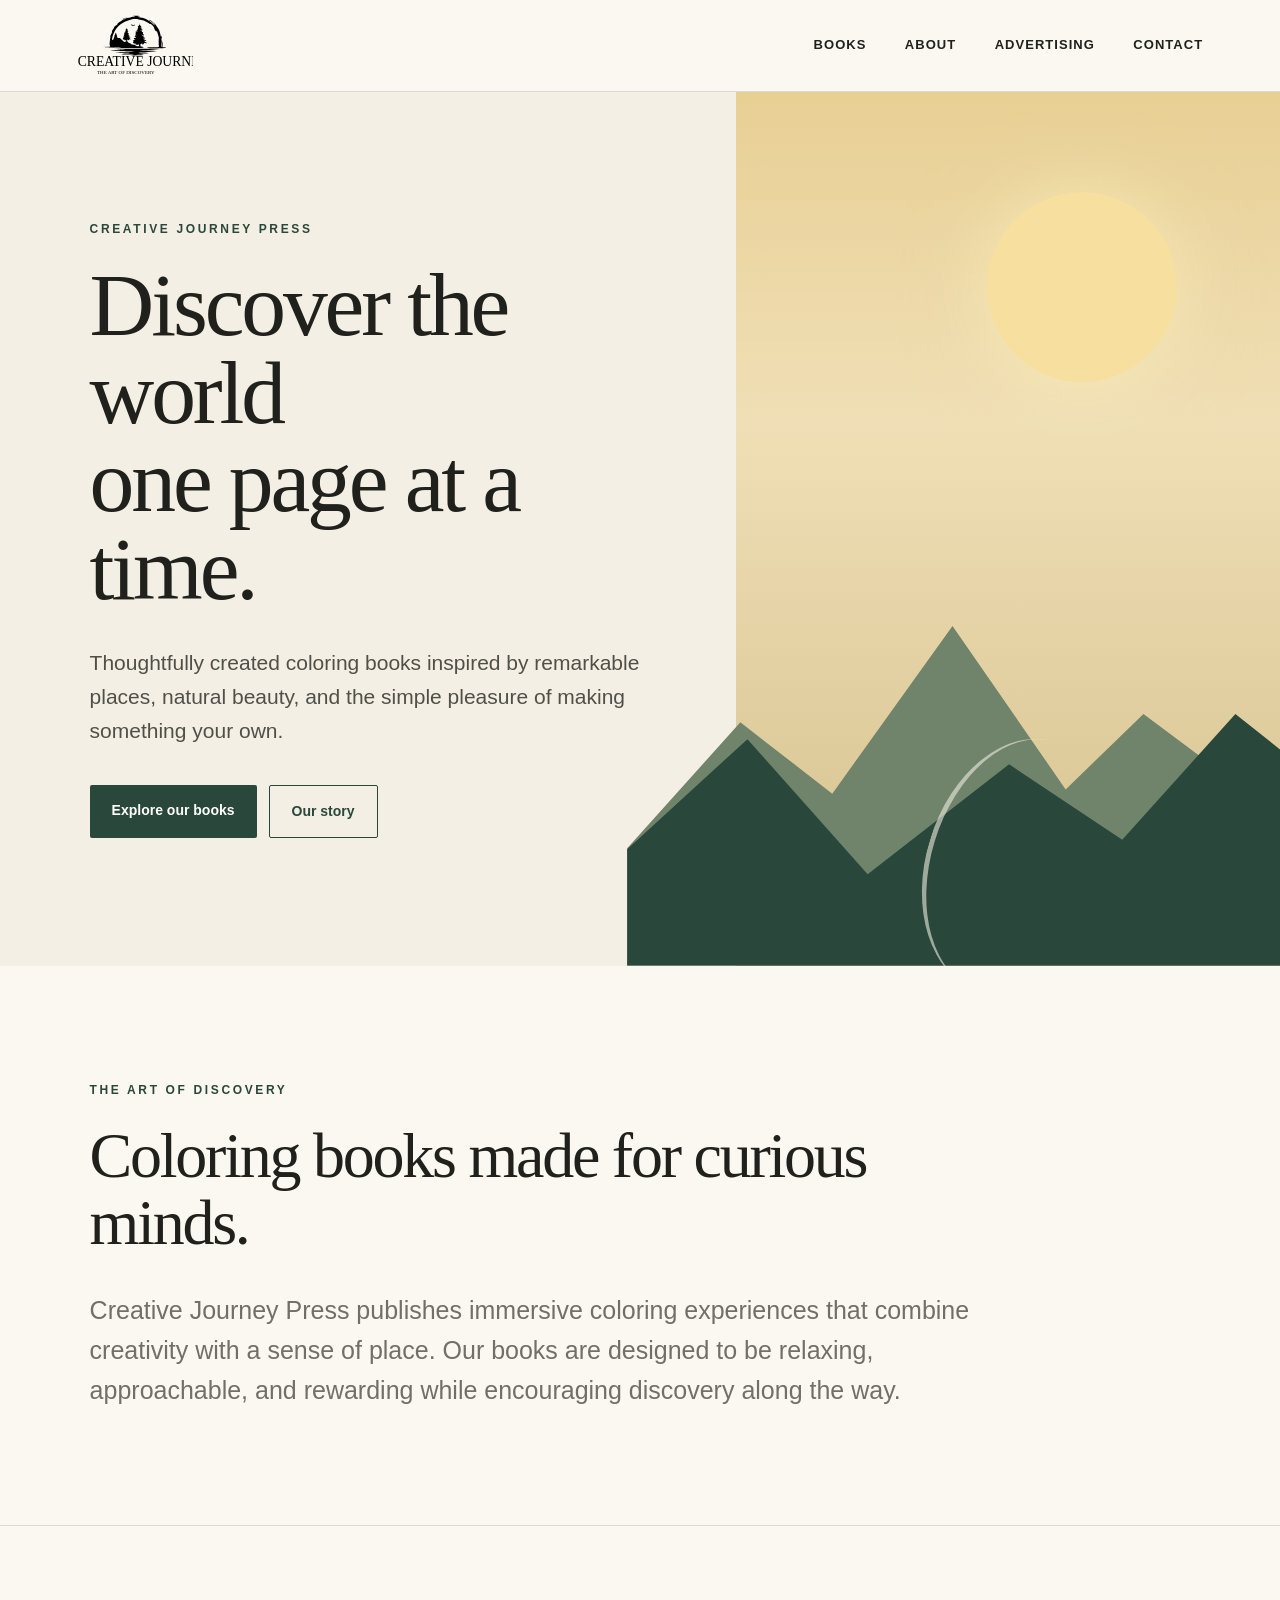
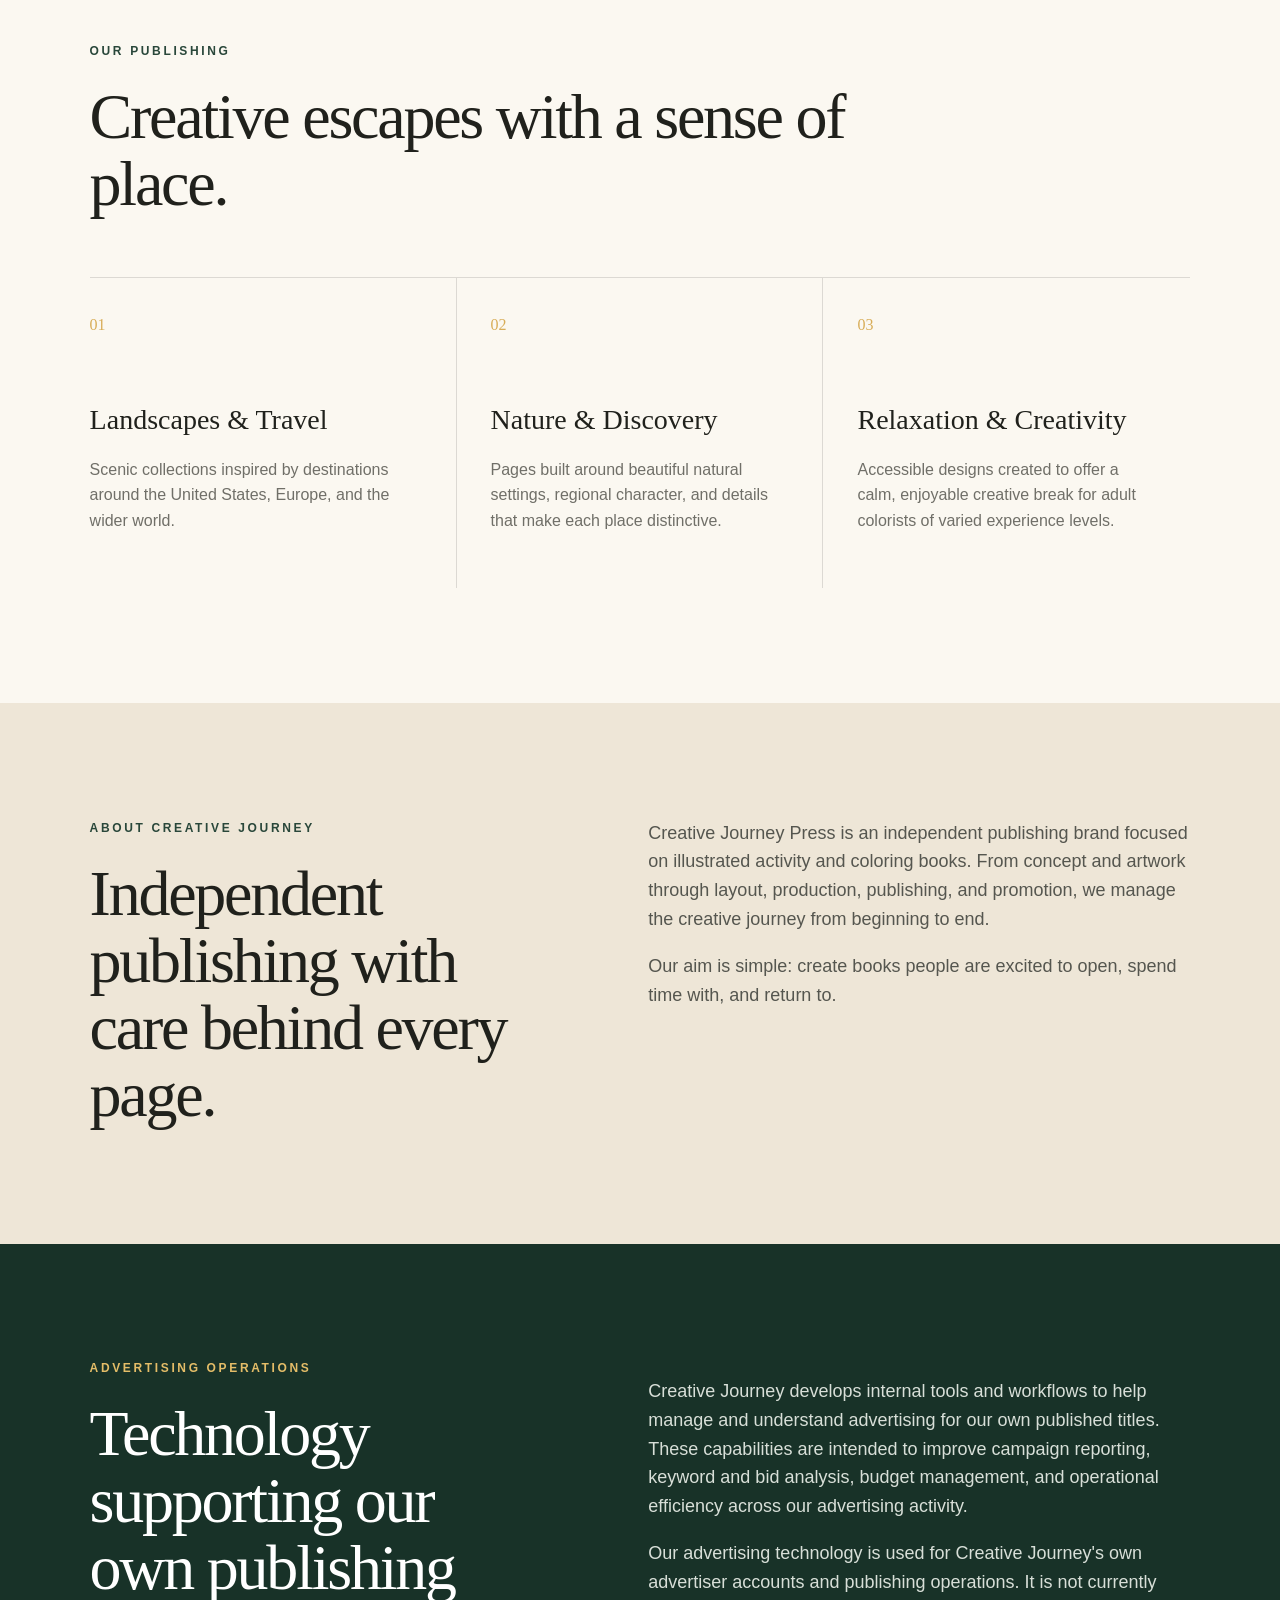
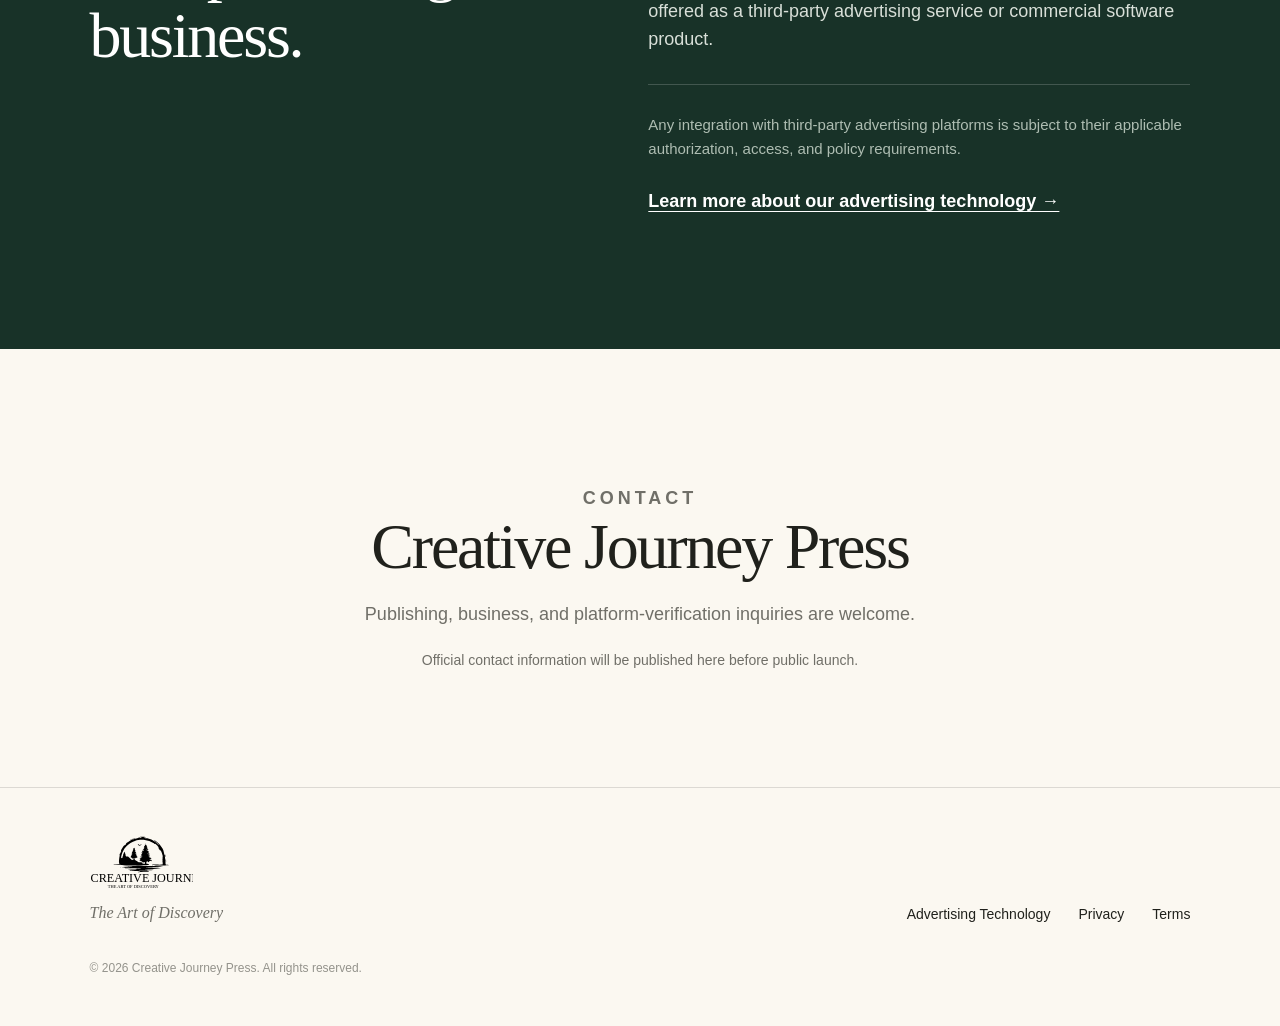
==== index.html @ e0d36b26 "Publish Creative Journey Press website" ====
<!doctype html>
<html lang="en">
<head>
  <meta charset="utf-8">
  <meta name="viewport" content="width=device-width, initial-scale=1">
  <link rel="icon" href="assets/creative-journey-logo.svg" type="image/svg+xml">
  <title>Creative Journey Press | The Art of Discovery</title>
  <meta name="description" content="Creative Journey Press creates thoughtfully designed coloring books that invite people to explore places, nature, and creativity through art.">
  <link rel="stylesheet" href="styles.css">
</head>
<body>
  <header class="site-header">
    <a class="brand" href="#top" aria-label="Creative Journey Press home">
      <img src="assets/creative-journey-logo.svg" alt="Creative Journey">
    </a>
    <nav aria-label="Primary navigation">
      <a href="#books">Books</a>
      <a href="#about">About</a>
      <a href="advertising.html">Advertising</a>
      <a href="#contact">Contact</a>
    </nav>
  </header>

  <main id="top">
    <section class="hero">
      <div class="hero-copy">
        <p class="eyebrow">CREATIVE JOURNEY PRESS</p>
        <h1>Discover the world<br>one page at a time.</h1>
        <p class="hero-text">
          Thoughtfully created coloring books inspired by remarkable places,
          natural beauty, and the simple pleasure of making something your own.
        </p>
        <div class="hero-actions">
          <a class="button primary" href="#books">Explore our books</a>
          <a class="button secondary" href="#about">Our story</a>
        </div>
      </div>
      <div class="hero-art" aria-hidden="true">
        <div class="sun"></div>
        <div class="ridge ridge-back"></div>
        <div class="ridge ridge-front"></div>
        <div class="journey-line"></div>
      </div>
    </section>

    <section class="intro section">
      <p class="section-kicker">THE ART OF DISCOVERY</p>
      <h2>Coloring books made for curious minds.</h2>
      <p class="lead">
        Creative Journey Press publishes immersive coloring experiences that combine
        creativity with a sense of place. Our books are designed to be relaxing,
        approachable, and rewarding while encouraging discovery along the way.
      </p>
    </section>

    <section id="books" class="section books">
      <div class="section-heading">
        <div>
          <p class="section-kicker">OUR PUBLISHING</p>
          <h2>Creative escapes with a sense of place.</h2>
        </div>
      </div>

      <div class="cards">
        <article class="card">
          <span class="card-number">01</span>
          <h3>Landscapes & Travel</h3>
          <p>
            Scenic collections inspired by destinations around the United States,
            Europe, and the wider world.
          </p>
        </article>
        <article class="card">
          <span class="card-number">02</span>
          <h3>Nature & Discovery</h3>
          <p>
            Pages built around beautiful natural settings, regional character,
            and details that make each place distinctive.
          </p>
        </article>
        <article class="card">
          <span class="card-number">03</span>
          <h3>Relaxation & Creativity</h3>
          <p>
            Accessible designs created to offer a calm, enjoyable creative break
            for adult colorists of varied experience levels.
          </p>
        </article>
      </div>
    </section>

    <section id="about" class="section split">
      <div>
        <p class="section-kicker">ABOUT CREATIVE JOURNEY</p>
        <h2>Independent publishing with care behind every page.</h2>
      </div>
      <div class="split-copy">
        <p>
          Creative Journey Press is an independent publishing brand focused on
          illustrated activity and coloring books. From concept and artwork through
          layout, production, publishing, and promotion, we manage the creative
          journey from beginning to end.
        </p>
        <p>
          Our aim is simple: create books people are excited to open, spend time
          with, and return to.
        </p>
      </div>
    </section>

    <section id="advertising" class="section advertising">
      <div class="advertising-panel">
        <div>
          <p class="section-kicker light">ADVERTISING OPERATIONS</p>
          <h2>Technology supporting our own publishing business.</h2>
        </div>
        <div>
          <p>
            Creative Journey develops internal tools and workflows to help manage
            and understand advertising for our own published titles. These capabilities
            are intended to improve campaign reporting, keyword and bid analysis,
            budget management, and operational efficiency across our advertising activity.
          </p>
          <p>
            Our advertising technology is used for Creative Journey's own advertiser
            accounts and publishing operations. It is not currently offered as a
            third-party advertising service or commercial software product.
          </p>
          <p class="api-note">
            Any integration with third-party advertising platforms is subject to
            their applicable authorization, access, and policy requirements.
          </p>
          <p class="advertising-link">
            <a href="advertising.html">Learn more about our advertising technology →</a>
          </p>
        </div>
      </div>
    </section>

    <section id="contact" class="section contact">
      <p class="section-kicker">CONTACT</p>
      <h2>Creative Journey Press</h2>
      <p>
        Publishing, business, and platform-verification inquiries are welcome.
      </p>
      <p class="contact-note">
        Official contact information will be published here before public launch.
      </p>
    </section>
  </main>

  <footer>
    <div class="footer-brand">
      <img src="assets/creative-journey-logo.svg" alt="Creative Journey">
      <span>The Art of Discovery</span>
    </div>
    <div class="footer-links">
      <a href="advertising.html">Advertising Technology</a>
      <a href="privacy.html">Privacy</a>
      <a href="terms.html">Terms</a>
    </div>
    <p class="copyright">© <span id="year"></span> Creative Journey Press. All rights reserved.</p>
  </footer>

  <script>
    document.getElementById('year').textContent = new Date().getFullYear();
  </script>
</body>
</html>
---- styles.css ----
:root {
  --ink: #20211c;
  --forest: #29473a;
  --forest-deep: #183228;
  --cream: #f4efe4;
  --paper: #fbf8f1;
  --gold: #d8ad58;
  --muted: #706f68;
  --line: rgba(32, 33, 28, 0.14);
}

* { box-sizing: border-box; }

html {
  scroll-behavior: smooth;
  background: var(--paper);
}

body {
  margin: 0;
  color: var(--ink);
  background: var(--paper);
  font-family: -apple-system, BlinkMacSystemFont, "Segoe UI", Helvetica, Arial, sans-serif;
  line-height: 1.6;
}

a { color: inherit; }

.site-header {
  height: 92px;
  padding: 0 clamp(24px, 6vw, 88px);
  display: flex;
  align-items: center;
  justify-content: space-between;
  border-bottom: 1px solid var(--line);
  background: rgba(251, 248, 241, 0.96);
  position: sticky;
  top: 0;
  z-index: 20;
  backdrop-filter: blur(12px);
}

.brand img {
  display: block;
  width: min(220px, 34vw);
  max-height: 62px;
  object-fit: contain;
  object-position: left center;
}

nav {
  display: flex;
  gap: clamp(18px, 3vw, 42px);
  font-size: 13px;
  font-weight: 650;
  letter-spacing: .08em;
  text-transform: uppercase;
}

nav a, .footer-links a {
  text-decoration: none;
}

nav a:hover, .footer-links a:hover { opacity: .6; }

.hero {
  min-height: 650px;
  display: grid;
  grid-template-columns: 1.15fr .85fr;
  overflow: hidden;
  background: var(--cream);
}

.hero-copy {
  padding: clamp(70px, 10vw, 140px) clamp(30px, 7vw, 110px);
  position: relative;
  z-index: 2;
}

.eyebrow, .section-kicker {
  margin: 0 0 22px;
  color: var(--forest);
  font-size: 12px;
  font-weight: 750;
  letter-spacing: .22em;
}

.hero h1, h2 {
  font-family: Georgia, "Times New Roman", serif;
  font-weight: 400;
  letter-spacing: -.035em;
}

.hero h1 {
  margin: 0;
  max-width: 780px;
  font-size: clamp(54px, 7vw, 104px);
  line-height: .98;
}

.hero-text {
  max-width: 650px;
  margin: 34px 0 0;
  color: #4f5049;
  font-size: clamp(17px, 1.7vw, 21px);
}

.hero-actions {
  display: flex;
  gap: 12px;
  flex-wrap: wrap;
  margin-top: 38px;
}

.button {
  padding: 14px 22px;
  border-radius: 2px;
  text-decoration: none;
  font-size: 14px;
  font-weight: 700;
}

.button.primary {
  background: var(--forest);
  color: white;
}

.button.secondary {
  border: 1px solid var(--forest);
  color: var(--forest);
}

.hero-art {
  position: relative;
  min-height: 500px;
  background:
    linear-gradient(180deg, #e8cf94 0%, #f0dfb6 38%, #d3c08d 100%);
}

.sun {
  width: 190px;
  height: 190px;
  border-radius: 50%;
  background: #f6df9f;
  position: absolute;
  top: 100px;
  right: 19%;
  box-shadow: 0 0 80px rgba(255,245,192,.55);
}

.ridge {
  position: absolute;
  left: -20%;
  right: -10%;
  bottom: 0;
  transform-origin: bottom center;
}

.ridge-back {
  height: 48%;
  background: #6f846b;
  clip-path: polygon(0 72%, 16% 42%, 29% 59%, 46% 19%, 62% 58%, 73% 40%, 100% 74%, 100% 100%, 0 100%);
}

.ridge-front {
  height: 36%;
  background: var(--forest);
  clip-path: polygon(0 63%, 17% 28%, 34% 71%, 54% 36%, 70% 60%, 86% 20%, 100% 45%, 100% 100%, 0 100%);
}

.journey-line {
  position: absolute;
  width: 180px;
  height: 260px;
  left: 35%;
  bottom: -30px;
  border-left: 5px solid rgba(244,239,228,.58);
  border-radius: 50%;
  transform: rotate(17deg);
}

.section {
  padding: clamp(76px, 9vw, 130px) clamp(28px, 7vw, 110px);
}

.intro {
  max-width: 1220px;
}

h2 {
  margin: 0;
  max-width: 900px;
  font-size: clamp(42px, 5vw, 70px);
  line-height: 1.05;
}

.lead {
  max-width: 890px;
  margin: 34px 0 0;
  color: var(--muted);
  font-size: clamp(19px, 2vw, 25px);
}

.books { border-top: 1px solid var(--line); }

.cards {
  margin-top: 60px;
  display: grid;
  grid-template-columns: repeat(3, 1fr);
  border-top: 1px solid var(--line);
}

.card {
  min-height: 310px;
  padding: 34px 34px 50px 0;
  border-right: 1px solid var(--line);
}

.card + .card { padding-left: 34px; }

.card:last-child { border-right: 0; }

.card-number {
  color: var(--gold);
  font-family: Georgia, serif;
  font-size: 16px;
}

.card h3 {
  margin: 60px 0 14px;
  font-family: Georgia, serif;
  font-size: 28px;
  font-weight: 400;
}

.card p {
  margin: 0;
  color: var(--muted);
}

.split {
  display: grid;
  grid-template-columns: .9fr 1.1fr;
  gap: 9vw;
  background: #eee6d7;
}

.split-copy {
  max-width: 680px;
  font-size: 18px;
  color: #55564f;
}

.split-copy p:first-child { margin-top: 0; }

.advertising {
  background: var(--forest-deep);
  color: white;
}

.advertising-panel {
  display: grid;
  grid-template-columns: .9fr 1.1fr;
  gap: 9vw;
}

.advertising h2 {
  color: white;
  max-width: 650px;
}

.section-kicker.light { color: #e4bd68; }

.advertising-panel > div:last-child {
  max-width: 690px;
  font-size: 18px;
  color: #d8dfd8;
}

.api-note {
  margin-top: 30px;
  padding-top: 28px;
  border-top: 1px solid rgba(255,255,255,.18);
  font-size: 15px;
  color: #aebdb2;
}

.contact {
  text-align: center;
}

.contact h2 {
  margin-inline: auto;
}

.contact p {
  max-width: 620px;
  margin: 20px auto 0;
  color: var(--muted);
  font-size: 18px;
}

.contact-note {
  font-size: 14px !important;
}

footer {
  padding: 48px clamp(28px, 7vw, 110px);
  display: grid;
  grid-template-columns: 1fr auto;
  gap: 22px;
  align-items: end;
  border-top: 1px solid var(--line);
}

.footer-brand {
  display: flex;
  flex-direction: column;
  gap: 9px;
  color: var(--muted);
  font-family: Georgia, serif;
  font-style: italic;
}

.footer-brand img {
  width: 170px;
  max-height: 55px;
  object-fit: contain;
  object-position: left center;
}

.footer-links {
  display: flex;
  gap: 28px;
  font-size: 14px;
}

.copyright {
  grid-column: 1 / -1;
  margin: 12px 0 0;
  color: #94938c;
  font-size: 12px;
}

.legal-page {
  max-width: 900px;
  margin: 0 auto;
  padding: 80px 30px 120px;
}

.legal-page h1 {
  font-family: Georgia, serif;
  font-size: clamp(44px, 6vw, 68px);
  font-weight: 400;
  line-height: 1.05;
}

.legal-page h2 {
  margin-top: 42px;
  font-size: 28px;
}

.legal-page p, .legal-page li {
  color: #55564f;
}

.back-link {
  display: inline-block;
  margin-bottom: 34px;
  text-decoration: none;
  font-weight: 700;
  color: var(--forest);
}

@media (max-width: 800px) {
  .site-header { height: auto; min-height: 80px; padding-block: 16px; }
  nav { display: none; }
  .hero { grid-template-columns: 1fr; }
  .hero-art { min-height: 360px; }
  .cards { grid-template-columns: 1fr; }
  .card, .card + .card {
    padding: 32px 0 42px;
    border-right: 0;
    border-bottom: 1px solid var(--line);
  }
  .card h3 { margin-top: 28px; }
  .split, .advertising-panel { grid-template-columns: 1fr; gap: 45px; }
  footer { grid-template-columns: 1fr; }
  .copyright { grid-column: 1; }
}

.page-hero {
  min-height: 520px;
  padding: clamp(90px, 12vw, 170px) clamp(28px, 7vw, 110px);
  display: flex;
  align-items: center;
  background: var(--cream);
}

.page-hero > div {
  max-width: 1060px;
}

.page-hero h1 {
  margin: 0;
  max-width: 980px;
  font-family: Georgia, "Times New Roman", serif;
  font-size: clamp(52px, 7vw, 96px);
  font-weight: 400;
  letter-spacing: -.035em;
  line-height: 1;
}

.capability-section {
  border-top: 1px solid var(--line);
}

.capability-cards {
  margin-top: 60px;
}

.data-use {
  background: var(--forest-deep);
  color: white;
}

.data-use-inner {
  display: grid;
  grid-template-columns: .9fr 1.1fr;
  gap: 9vw;
}

.data-use h2 {
  color: white;
}

.data-use-copy {
  max-width: 690px;
  font-size: 18px;
  color: #d8dfd8;
}

.review-summary {
  max-width: 1200px;
}

.review-links {
  display: flex;
  flex-wrap: wrap;
  gap: 12px;
  margin-top: 36px;
}

.advertising-link {
  margin-top: 26px;
}

.advertising-link a {
  color: white;
  font-weight: 700;
  text-decoration-thickness: 1px;
  text-underline-offset: 4px;
}

@media (max-width: 800px) {
  .page-hero {
    min-height: 430px;
  }

  .data-use-inner {
    grid-template-columns: 1fr;
    gap: 45px;
  }
}

.not-found-page {
  min-height: 100vh;
  padding: clamp(50px, 9vw, 120px) clamp(28px, 7vw, 110px);
  display: flex;
  align-items: center;
  background: var(--cream);
}

.not-found-page > div {
  max-width: 900px;
}

.not-found-brand {
  display: inline-block;
  margin-bottom: 70px;
}

.not-found-brand img {
  width: min(220px, 55vw);
  max-height: 110px;
}

.not-found-page h1 {
  margin: 0;
  max-width: 850px;
  font-family: Georgia, "Times New Roman", serif;
  font-size: clamp(52px, 7vw, 94px);
  font-weight: 400;
  letter-spacing: -.035em;
  line-height: 1;
}

.not-found-page .lead {
  margin-bottom: 38px;
}
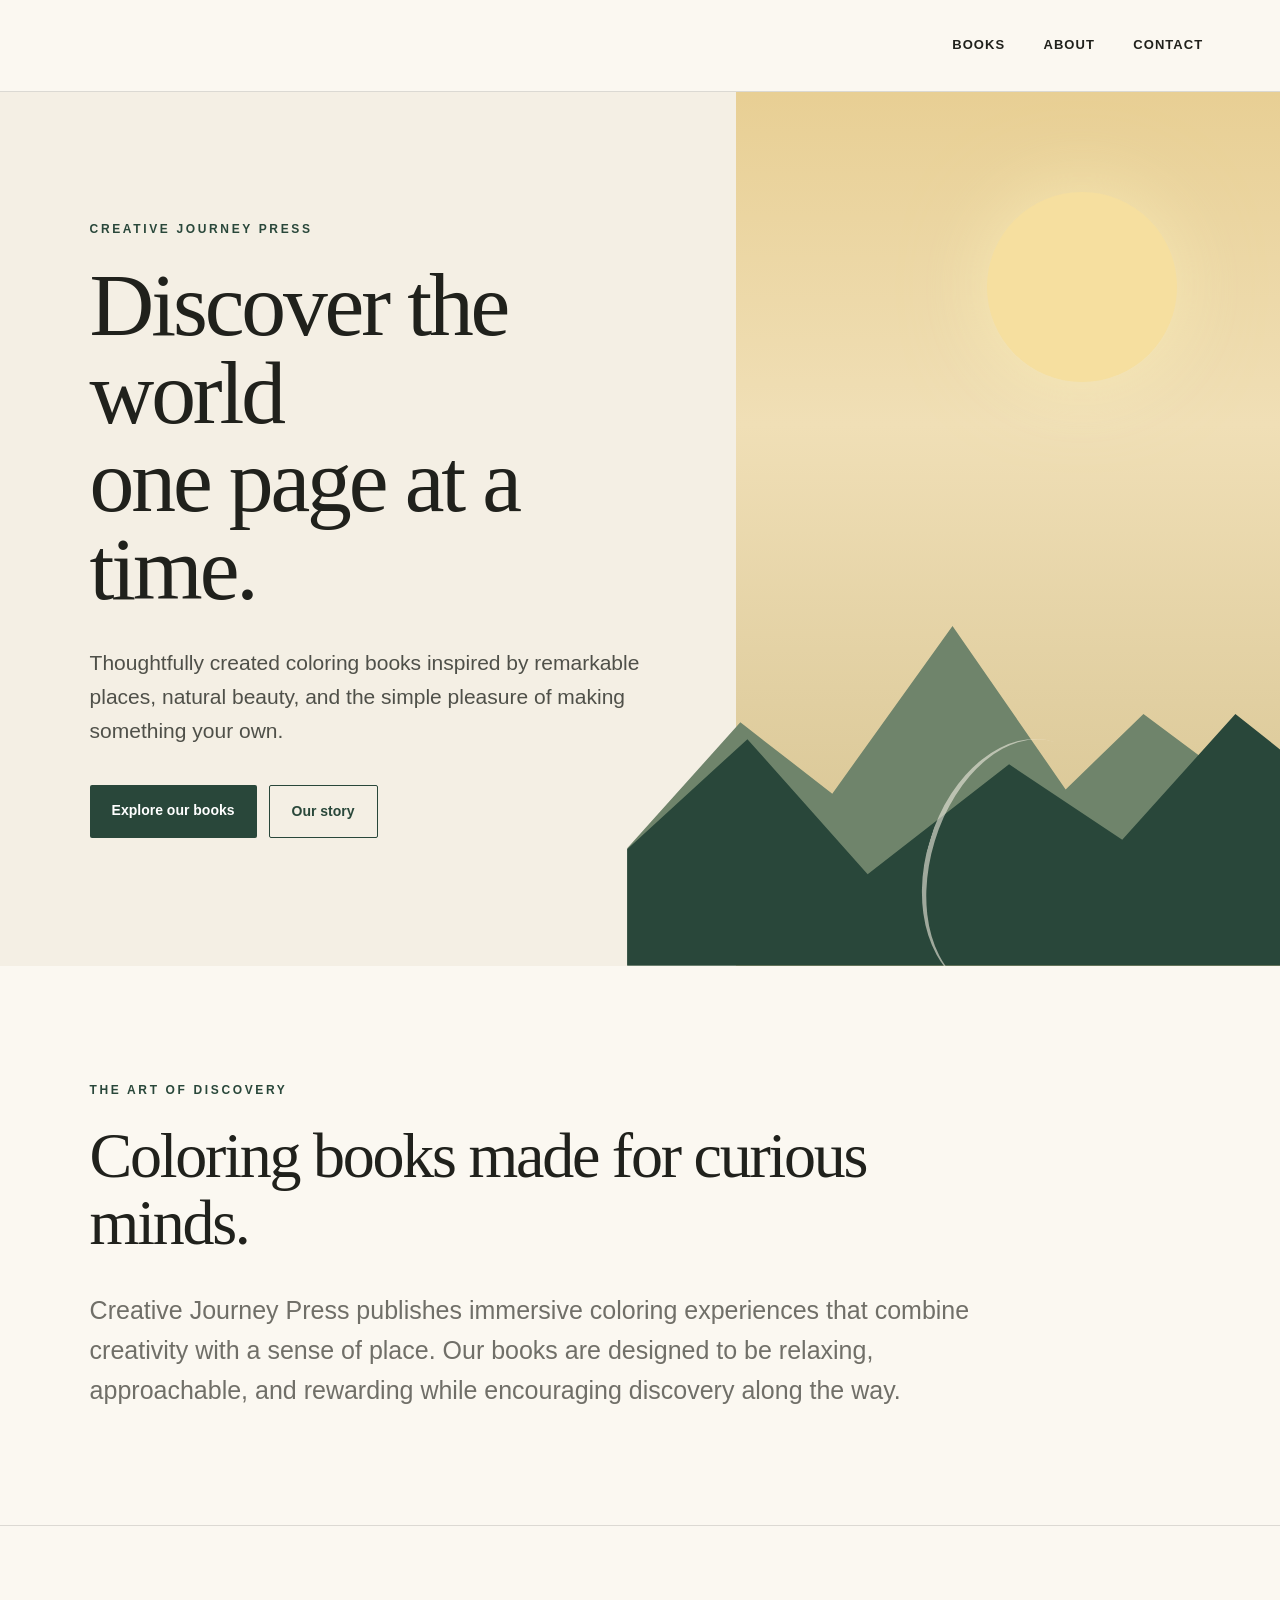
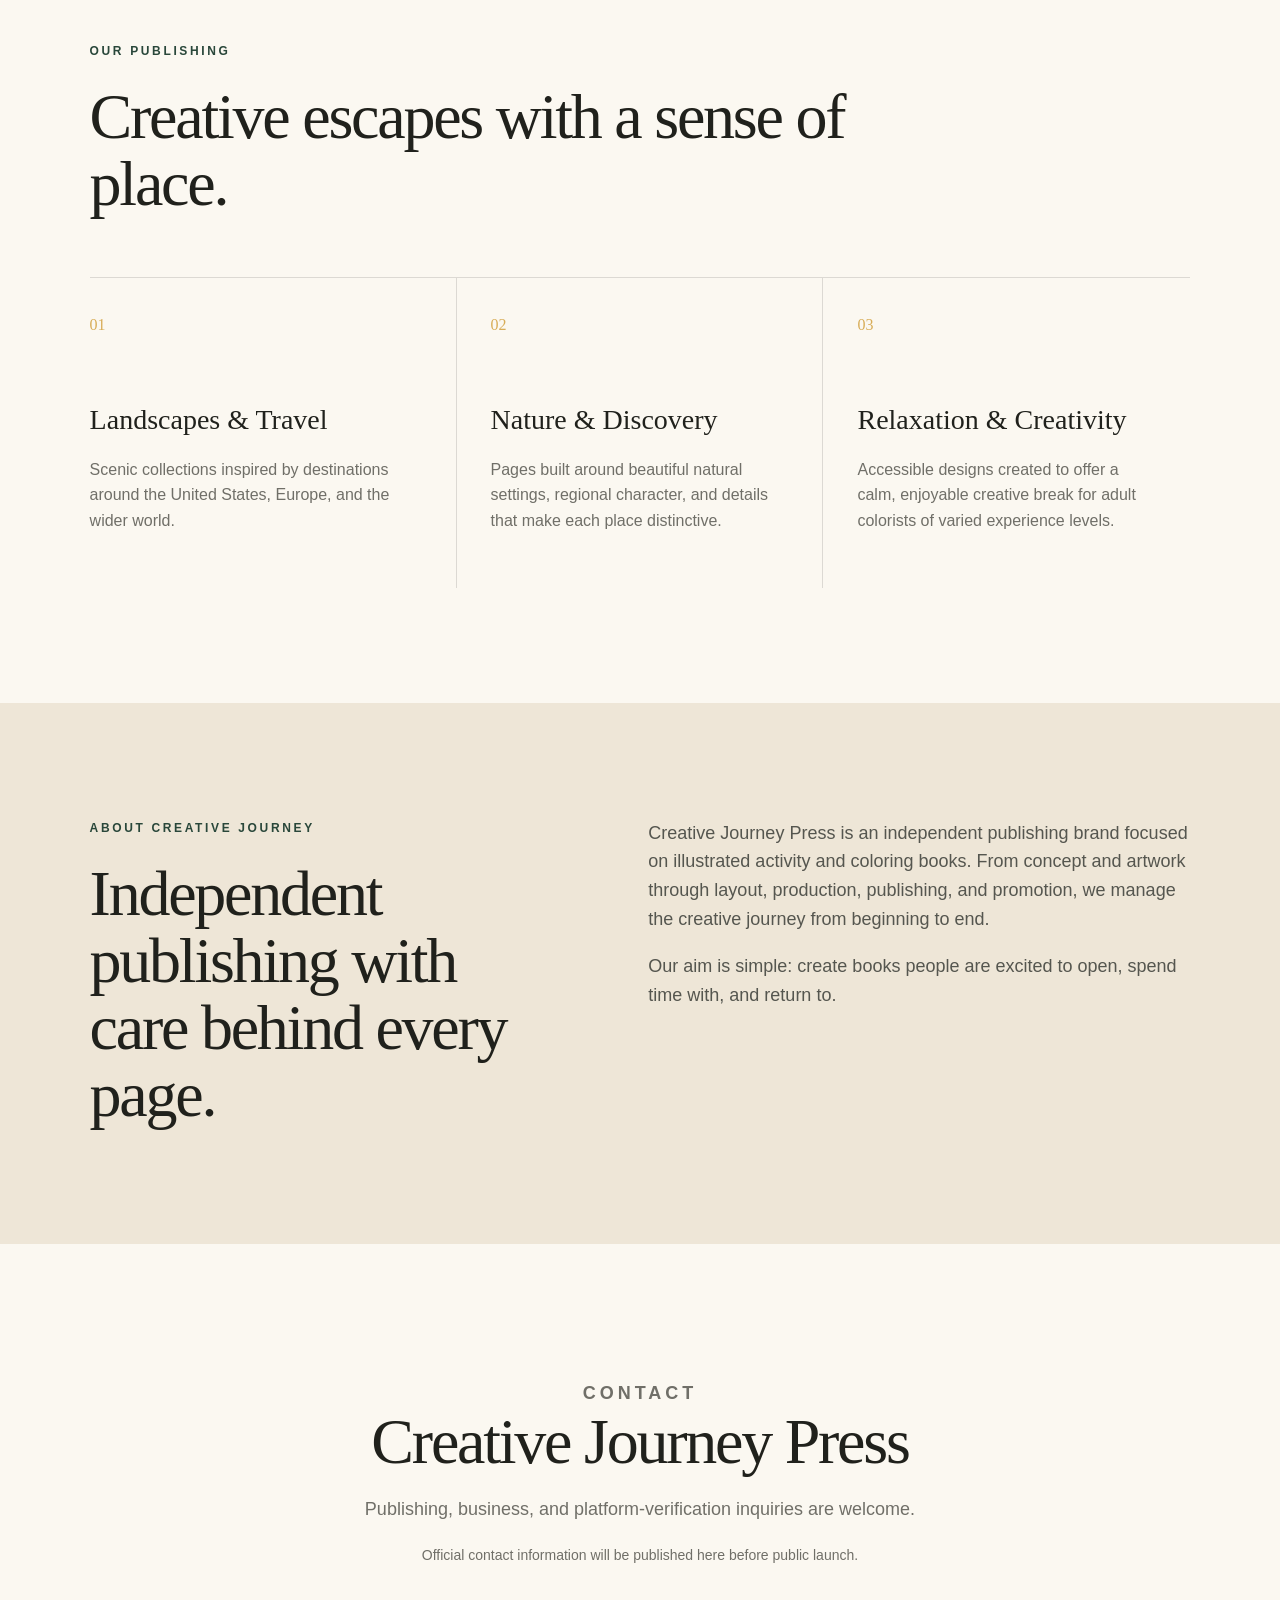
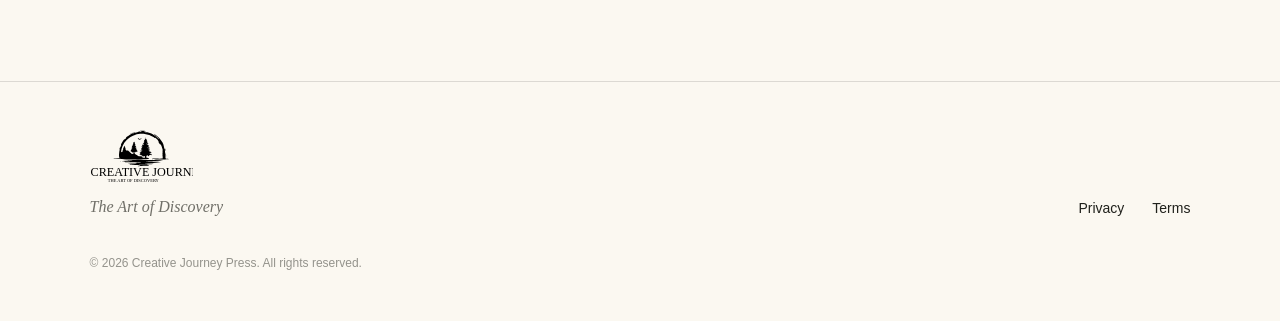
==== commit 8b417665: "Remove advertising section and correct logo" ====
--- a/index.html
+++ b/index.html
@@ -6,6 +6,11 @@
   <link rel="icon" href="assets/creative-journey-logo.svg" type="image/svg+xml">
   <title>Creative Journey Press | The Art of Discovery</title>
   <meta name="description" content="Creative Journey Press creates thoughtfully designed coloring books that invite people to explore places, nature, and creativity through art.">
+  <link rel="canonical" href="https://creativejourneypress.com/">
+  <meta property="og:type" content="website">
+  <meta property="og:title" content="Creative Journey Press | The Art of Discovery">
+  <meta property="og:description" content="Creative Journey Press creates thoughtfully designed coloring books inspired by remarkable places, nature, and creativity.">
+  <meta property="og:url" content="https://creativejourneypress.com/">
   <link rel="stylesheet" href="styles.css">
 </head>
 <body>
@@ -16,8 +21,7 @@
     <nav aria-label="Primary navigation">
       <a href="#books">Books</a>
       <a href="#about">About</a>
-      <a href="advertising.html">Advertising</a>
-      <a href="#contact">Contact</a>
+            <a href="#contact">Contact</a>
     </nav>
   </header>
 
@@ -107,37 +111,7 @@
         </p>
       </div>
     </section>
-
-    <section id="advertising" class="section advertising">
-      <div class="advertising-panel">
-        <div>
-          <p class="section-kicker light">ADVERTISING OPERATIONS</p>
-          <h2>Technology supporting our own publishing business.</h2>
-        </div>
-        <div>
-          <p>
-            Creative Journey develops internal tools and workflows to help manage
-            and understand advertising for our own published titles. These capabilities
-            are intended to improve campaign reporting, keyword and bid analysis,
-            budget management, and operational efficiency across our advertising activity.
-          </p>
-          <p>
-            Our advertising technology is used for Creative Journey's own advertiser
-            accounts and publishing operations. It is not currently offered as a
-            third-party advertising service or commercial software product.
-          </p>
-          <p class="api-note">
-            Any integration with third-party advertising platforms is subject to
-            their applicable authorization, access, and policy requirements.
-          </p>
-          <p class="advertising-link">
-            <a href="advertising.html">Learn more about our advertising technology →</a>
-          </p>
-        </div>
-      </div>
-    </section>
-
-    <section id="contact" class="section contact">
+<section id="contact" class="section contact">
       <p class="section-kicker">CONTACT</p>
       <h2>Creative Journey Press</h2>
       <p>
@@ -155,8 +129,7 @@
       <span>The Art of Discovery</span>
     </div>
     <div class="footer-links">
-      <a href="advertising.html">Advertising Technology</a>
-      <a href="privacy.html">Privacy</a>
+<a href="privacy.html">Privacy</a>
       <a href="terms.html">Terms</a>
     </div>
     <p class="copyright">© <span id="year"></span> Creative Journey Press. All rights reserved.</p>
--- a/styles.css
+++ b/styles.css
@@ -38,14 +38,6 @@
   top: 0;
   z-index: 20;
   backdrop-filter: blur(12px);
-}
-
-.brand img {
-  display: block;
-  width: min(220px, 34vw);
-  max-height: 62px;
-  object-fit: contain;
-  object-position: left center;
 }
 
 nav {
@@ -508,3 +500,24 @@
 .not-found-page .lead {
   margin-bottom: 38px;
 }
+
+
+.brand {
+  display: inline-flex;
+  align-items: center;
+  text-decoration: none;
+  line-height: 1;
+}
+
+.brand img,
+.brand svg {
+  display: block;
+  height: auto;
+  max-height: 72px;
+  width: auto;
+}
+
+.site-header,
+header {
+  overflow: visible;
+}
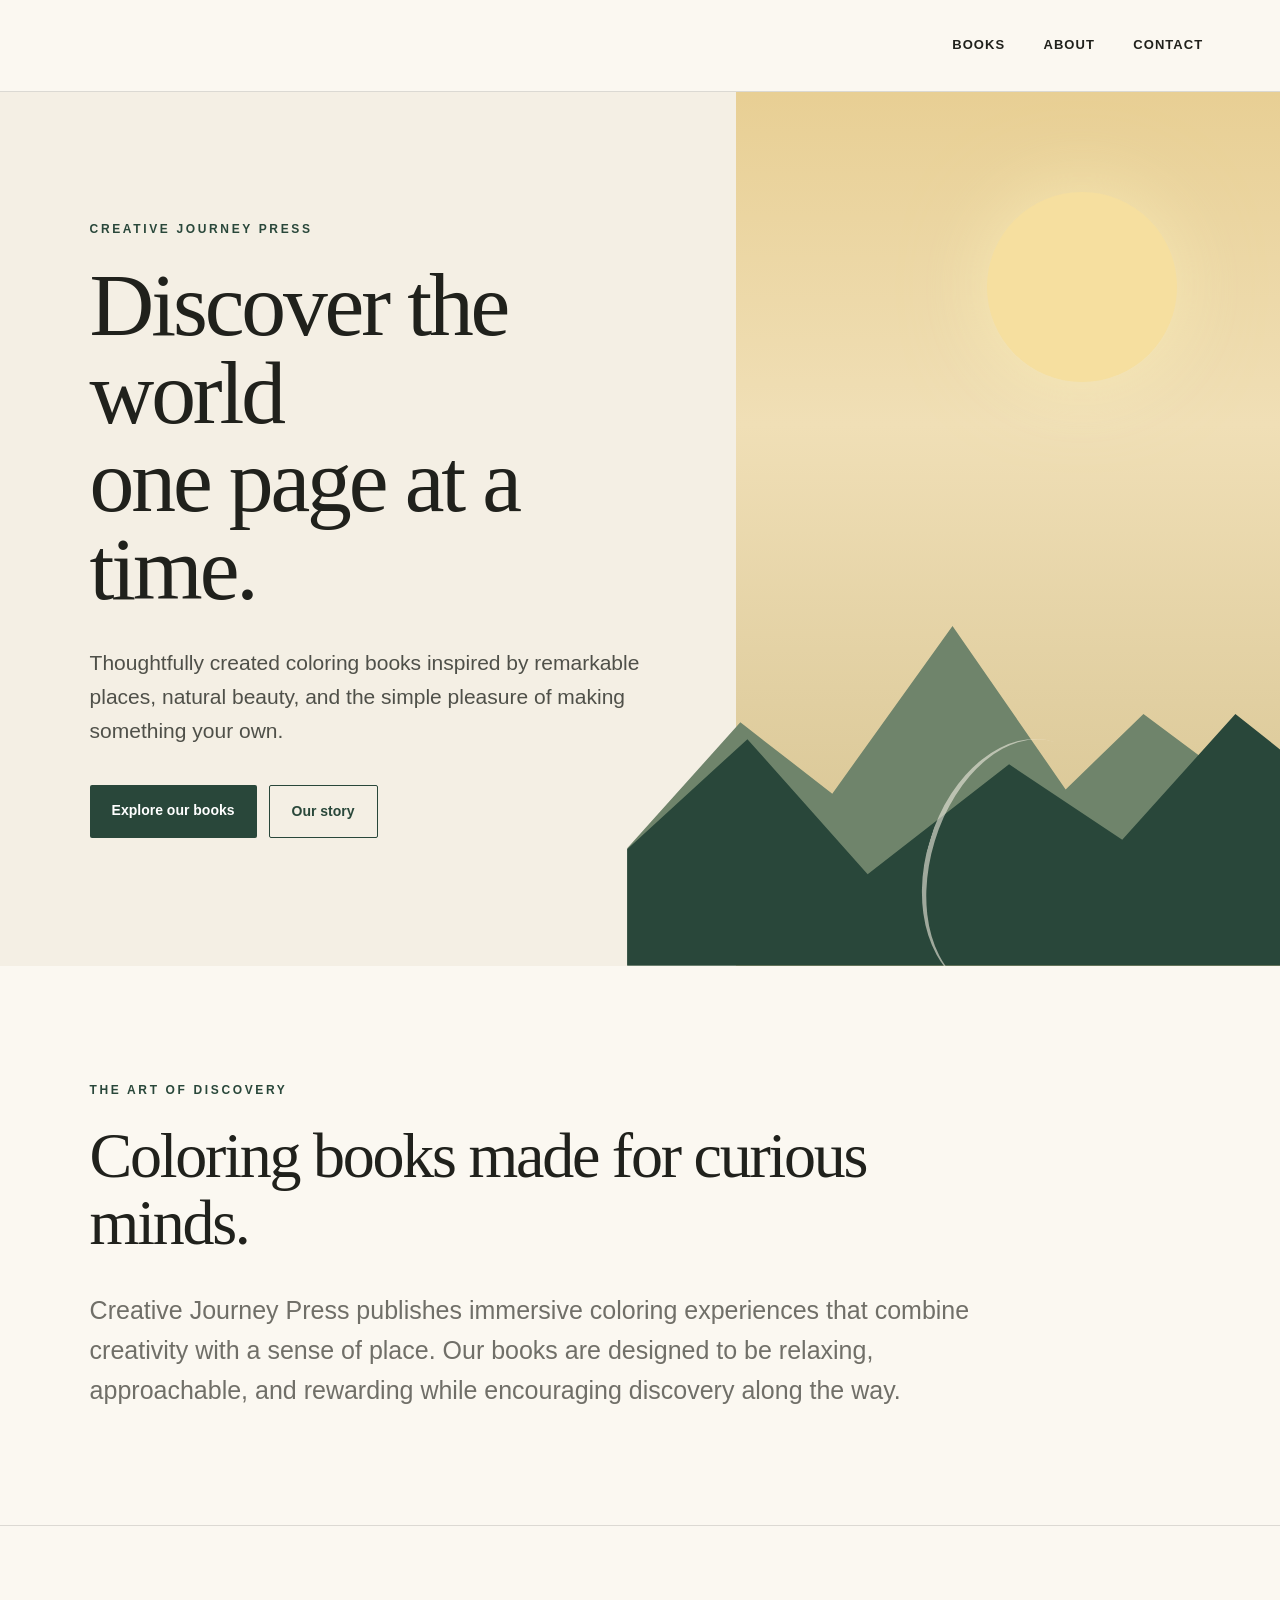
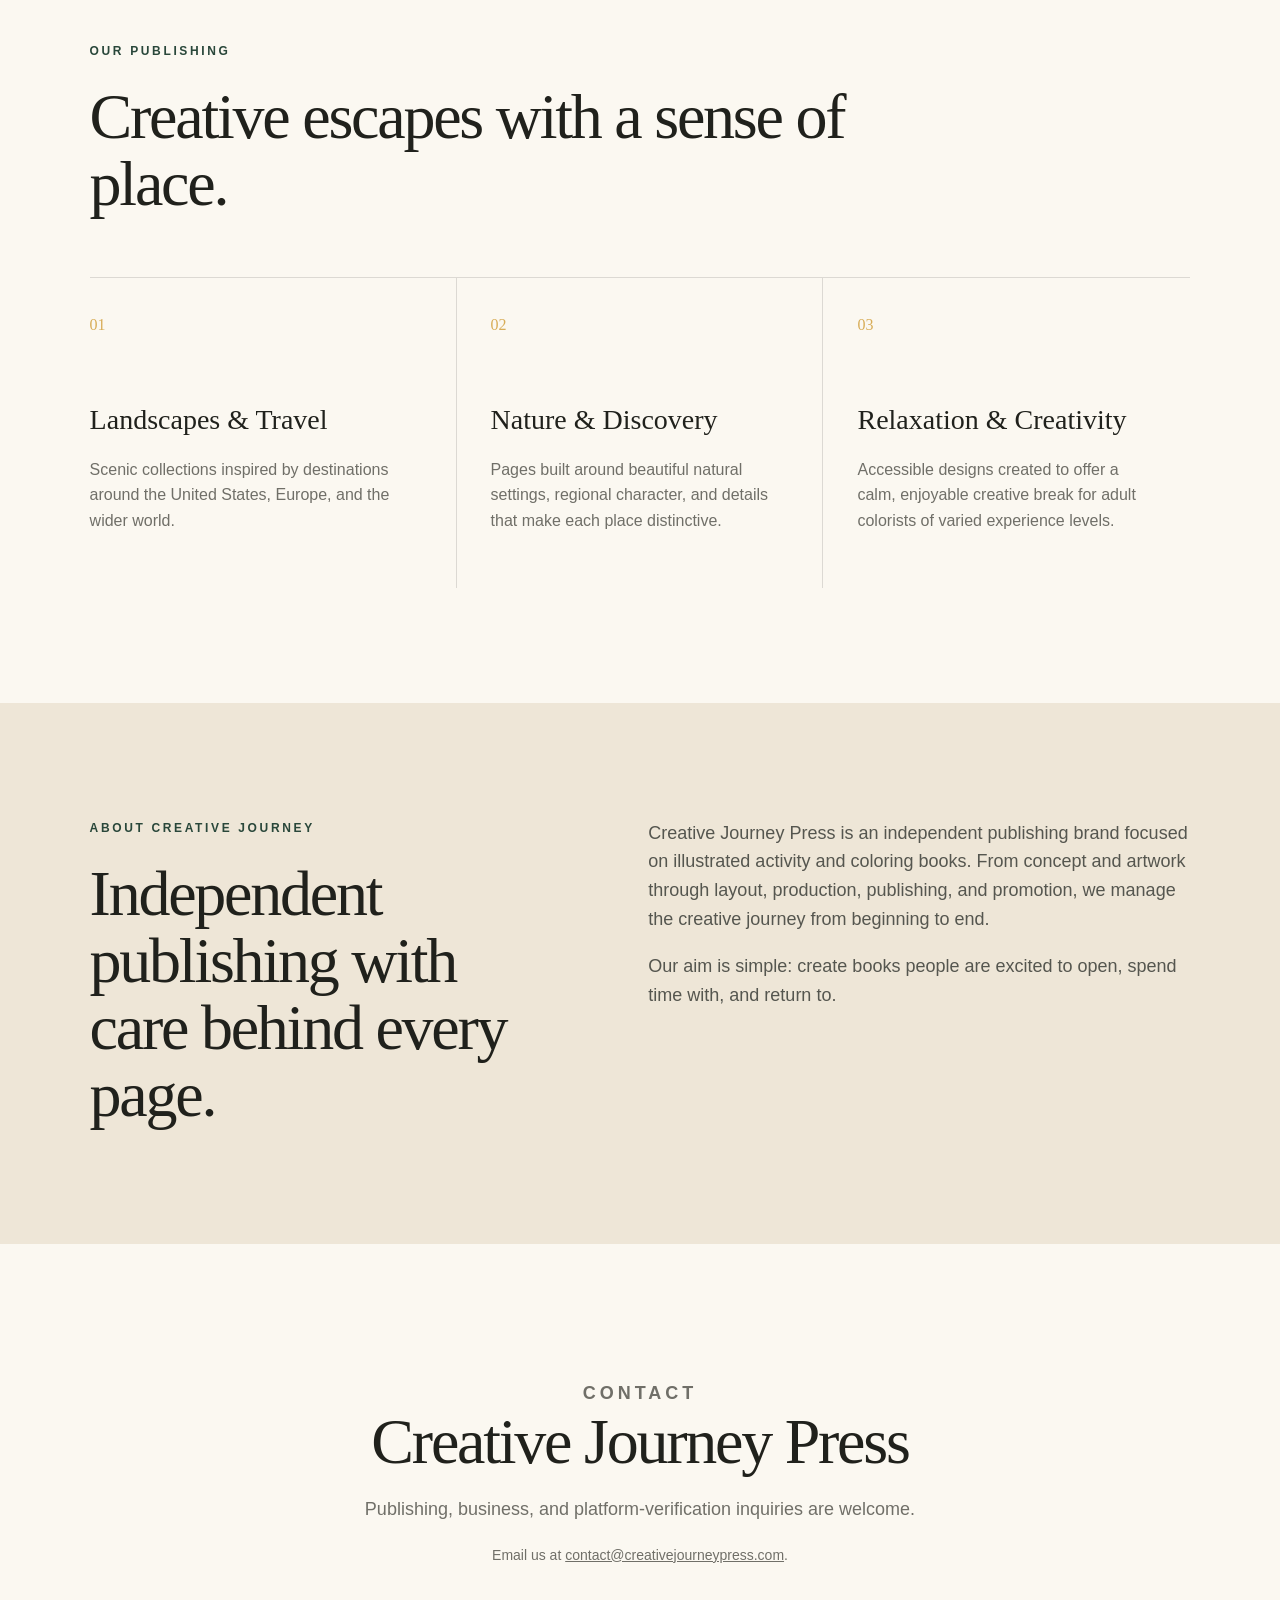
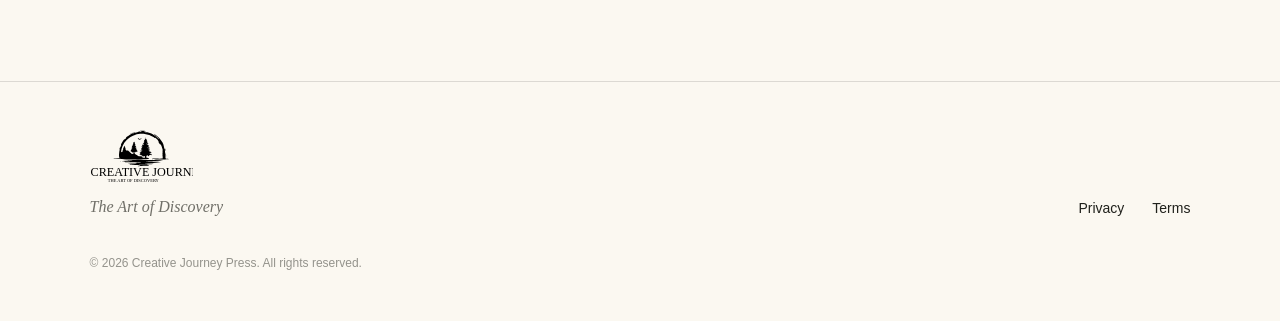
==== commit 56c75cec: "Publish Creative Journey Press contact email" ====
--- a/index.html
+++ b/index.html
@@ -118,7 +118,7 @@
         Publishing, business, and platform-verification inquiries are welcome.
       </p>
       <p class="contact-note">
-        Official contact information will be published here before public launch.
+        Email us at <a href="mailto:contact@creativejourneypress.com">contact@creativejourneypress.com</a>.
       </p>
     </section>
   </main>
